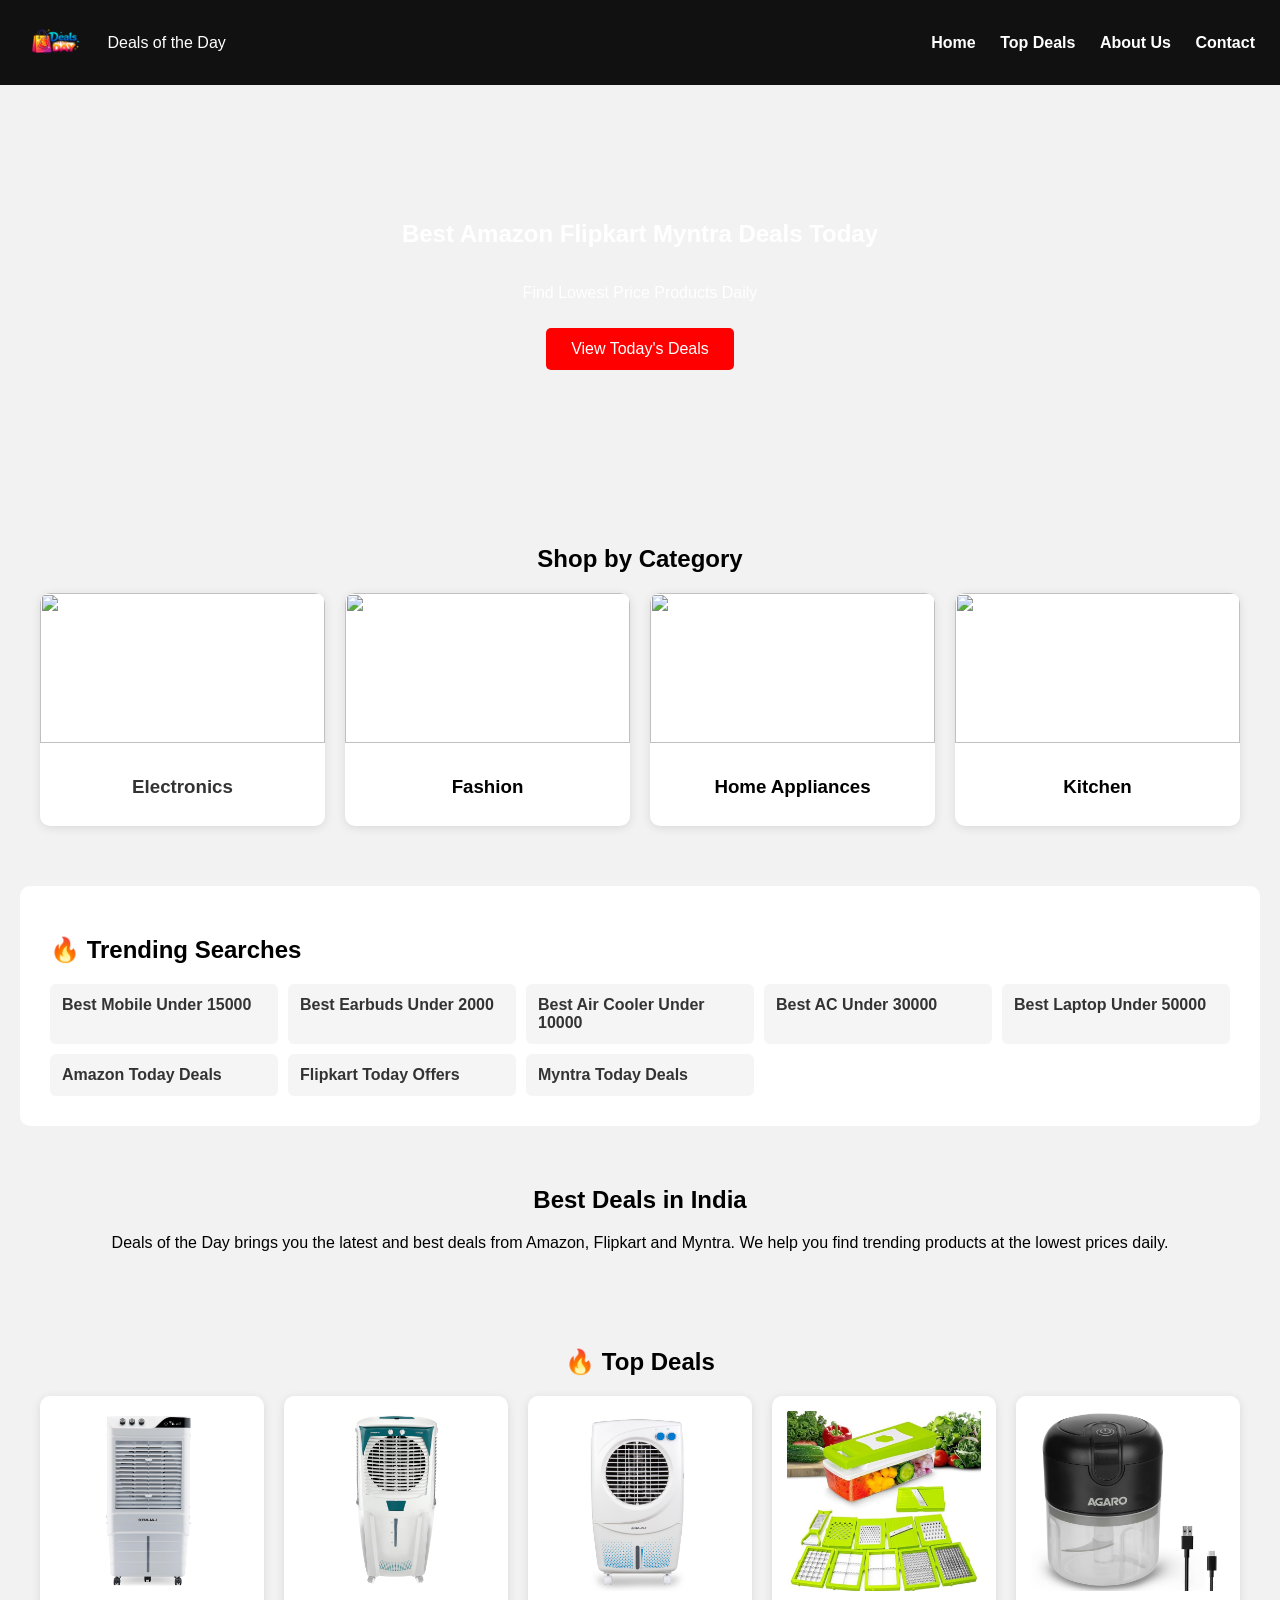
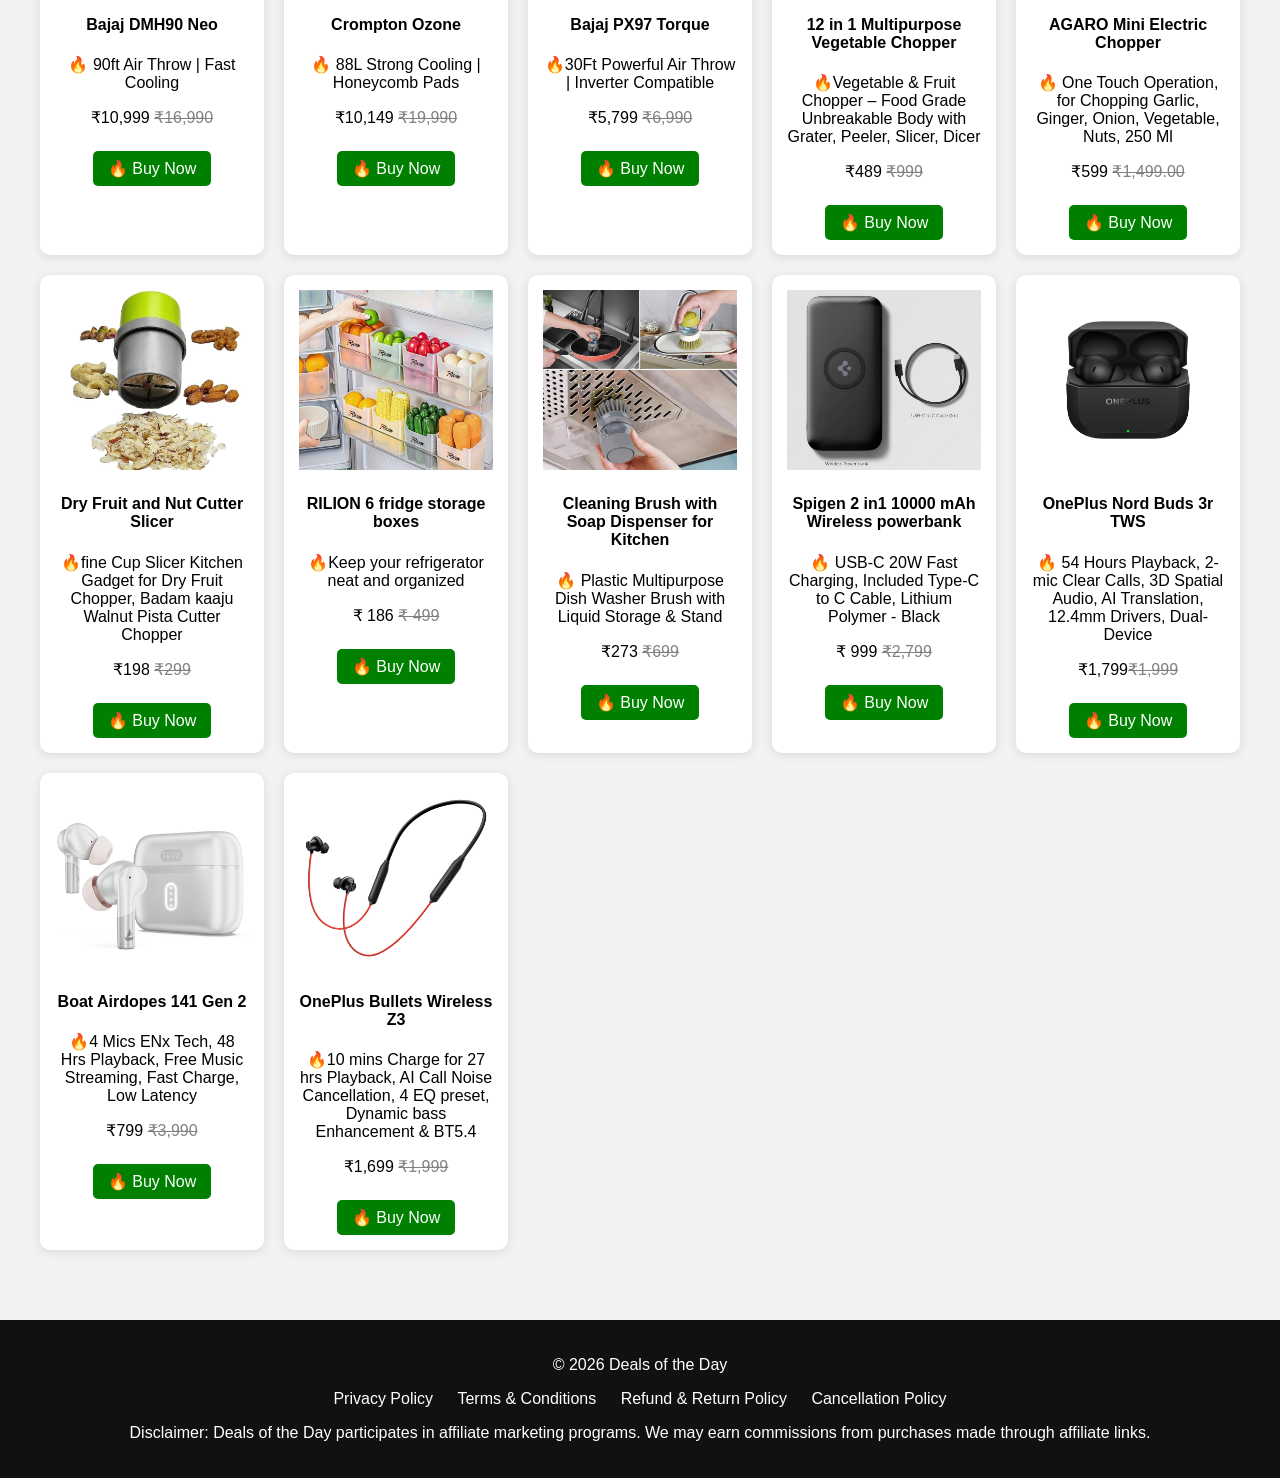
==== index.html @ 0cddecfe "Add files via upload" ====
<!DOCTYPE html>
<html>
<head>

<!--<link rel="canonical" href="https://yourdomain.com">-->
<title>Best Amazon Flipkart Myntra Deals Today | Deals of the Day India</title>
<link rel="icon" type="image/png" href="logo.png">
<meta name="description" content="Find the best Amazon, Flipkart and Myntra deals in India. Daily updated discounts on electronics, fashion, kitchen and home appliances.">

<meta name="keywords" content="amazon deals today, flipkart offers today, myntra deals, best deals india, daily deals">

<meta name="robots" content="index, follow">

<meta name="author" content="Deals of the Day">
<meta name="keywords" content="amazon deals today india, best gadgets under 1000, kitchen tools india, flipkart deals today">

<meta name="viewport" content="width=device-width, initial-scale=1">

<meta property="og:title" content="Best Online Deals | Deals of the Day">
<meta property="og:description" content="Find the lowest price deals from Amazon, Flipkart and Myntra.">
<meta property="og:type" content="website">
<meta property="og:image" content="images/logo.png">

<style>

.trending-deals{
background:white;
padding:30px;
margin:20px;
border-radius:10px;
}

.deal-links{
display:grid;
grid-template-columns:repeat(auto-fit,minmax(200px,1fr));
gap:10px;
}

.deal-links a{
background:#f5f5f5;
padding:12px;
border-radius:6px;
text-decoration:none;
color:#333;
font-weight:600;
}

.deal-links a:hover{
background:#ff9900;
color:white;
}
body{
font-family: Arial;
margin:0;
background:#f2f2f2;
}
.logo{
height:55px;
width:auto;
display:block;
}

.logo-container{
display:flex;
align-items:center;
gap:10px;
}

header{
background:#111;
color:white;
padding:10px 20px;
display:flex;
justify-content:space-between;
align-items:center;
}

/* HEADER */

header{
background:#111;
color:white;
padding:15px;
display:flex;
justify-content:space-between;
align-items:center;
}

nav a{
color:white;
margin:10px;
text-decoration:none;
font-weight:bold;
}

nav a:hover{
color:orange;
}

/* HERO */

.hero{
height:400px;
background:url("https://images.unsplash.com/photo-1607082348824-0a96f2a4b9da") center/cover;
display:flex;
flex-direction:column;
justify-content:center;
align-items:center;
color:white;
text-align:center;
}

.hero h2{
font-size:40px;
}

.btn{
background:red;
color:white;
padding:12px 25px;
text-decoration:none;
margin-top:10px;
border-radius:5px;
}

/* CATEGORY */

.categories{
padding:40px;
text-align:center;
}

.category-grid{
display:grid;
grid-template-columns:repeat(auto-fit,minmax(200px,1fr));
gap:20px;
}

.category{
background:white;
border-radius:10px;
overflow:hidden;
box-shadow:0 2px 10px rgba(0,0,0,0.1);
}

.category img{
width:100%;
height:150px;
object-fit:cover;
}

.category h3{
padding:10px;
}
.category-link {
  color: #333;           /* change color (no more blue) */
  text-decoration: none; /* remove underline */
  font-weight: bold;
}

.category-link:hover {
  color: orange;         /* hover effect */
}
/* PRODUCTS */

.products{
padding:40px;
}

.product-grid{
display:grid;
grid-template-columns:repeat(auto-fit,minmax(200px,1fr));
gap:20px;
}

.product{
background:white;
padding:15px;
border-radius:10px;
text-align:center;
box-shadow:0 2px 10px rgba(0,0,0,0.1);
}

.product img{
width:100%;
height:180px;
object-fit:cover;
}

.product h4{
font-size:16px;
}

.buy{
background:green;
color:white;
padding:8px 15px;
display:inline-block;
margin-top:8px;
text-decoration:none;
border-radius:5px;
}

.buy:hover{
background:darkgreen;
}

/* FOOTER */

footer{
background:#111;
color:white;
text-align:center;
padding:20px;
margin-top:30px;
}

footer a{
color:white;
margin:10px;
text-decoration:none;
}

</style>

</head>

<body>

<header>

<div class="logo-container">
  <img src="logo.png" alt="logo" class="logo">
  <span class="logo-text">Deals of the Day</span>
</div>
<nav>

<a href="index.html">Home</a>
<a href="top-deals.html">Top Deals</a>
<!--<a href="products.html">Products</a>-->
<a href="about.html">About Us</a>
<a href="contact.html">Contact</a>

</nav>

</header>
<section class="hero">

<h1>Best Amazon Flipkart Myntra Deals Today</h1>

<p>Find Lowest Price Products Daily</p>

<a class="btn" href="#top-deals">View Today's Deals</a>

</section>

<section class="categories">

<h2>Shop by Category</h2>

<div class="category-grid">

<div class="category">
<img src="electronics.png">
<h3> <a href="electronics.html" class="category-link">Electronics</a></h3>
</div>

<div class="category">
<img src="https://images.unsplash.com/photo-1521335629791-ce4aec67dd47">
<h3>Fashion</h3>
</div>

<div class="category">
<img src="https://images.unsplash.com/photo-1581578731548-c64695cc6952">
<h3>Home Appliances</h3>
</div>

<div class="category">
<img src="https://images.unsplash.com/photo-1596462502278-27bfdc403348">
<h3>Kitchen</h3>
</div>

</div>

</section>
<section class="trending-deals">

<h2>🔥 Trending Searches</h2>

<div class="deal-links">

<a href="best-mobile-under-15000.html">Best Mobile Under 15000</a>
<a href="best-earbuds-under-2000.html">Best Earbuds Under 2000</a>
<a href="best-air-cooler-under-10000.html">Best Air Cooler Under 10000</a>
<a href="best-ac-under-30000.html">Best AC Under 30000</a>
<a href="best-laptop-under-50000.html">Best Laptop Under 50000</a>
<a href="amazon-today-deals.html">Amazon Today Deals</a>
<a href="flipkart-today-offers.html">Flipkart Today Offers</a>
<a href="myntra-today-deals.html">Myntra Today Deals</a>

</div>

</section>
<section style="padding:20px; text-align:center;">
<h2>Best Deals in India</h2>
<p>
Deals of the Day brings you the latest and best deals from Amazon, Flipkart and Myntra.
We help you find trending products at the lowest prices daily.
</p>
</section>
<section class="products">

<h2 style="text-align:center;">🔥 Top Deals</h2>

<div class="product-grid">

<!-- PRODUCT 1 -->
<div class="product">
<img src="bajajneo.jpg">
<h4>Bajaj DMH90 Neo </h4>
<p class="desc">🔥 90ft Air Throw | Fast Cooling</p>
<p class="price">₹10,999 <span style="text-decoration:line-through;color:gray;">₹16,990</span></p>
<a class="buy" href="https://amzn.to/4slJqf9 " target="_blank">🔥 Buy Now</a>
</div>

<!-- PRODUCT 2 -->
<div class="product">
<img src="crompton.jpg">
<h4>Crompton Ozone</h4>
<p class="desc">🔥 88L Strong Cooling | Honeycomb Pads</p>
<p class="price">₹10,149 <span style="text-decoration:line-through;color:gray;">₹19,990</span></p>
<a class="buy" href="https://amzn.to/4sva1pO" target="_blank">🔥 Buy Now</a>
</div>

<!-- PRODUCT 3 -->
<div class="product">
<img src="bajajt.jpg">
<h4>Bajaj PX97 Torque</h4>
<p class="desc">🔥30Ft Powerful Air Throw | Inverter Compatible</p>
<p class="price">₹5,799  <span style="text-decoration:line-through;color:gray;">₹6,990</span></p>
<a class="buy" href="https://amzn.to/3PkfFMW" target="_blank">🔥 Buy Now</a>
</div>

<!-- PRODUCT 4 -->
<div class="product">
<img src="mchopper.jpg">
<h4>12 in 1 Multipurpose Vegetable Chopper </h4>
<p class="desc">🔥Vegetable & Fruit Chopper – Food Grade Unbreakable Body with Grater, Peeler, Slicer, Dicer</p>
<p class="price">₹489  <span style="text-decoration:line-through;color:gray;">₹999</span></p>
<a class="buy" href="https://amzn.to/4lD2BOR" target="_blank">🔥 Buy Now</a>
</div>

<!-- PRODUCT 5 -->
<div class="product">
<img src="agaromini.jpg">
<h4>AGARO Mini Electric Chopper</h4>
<p class="desc">🔥  One Touch Operation, for Chopping Garlic, Ginger, Onion, Vegetable, Nuts, 250 Ml </p>
<p class="price">₹599  <span style="text-decoration:line-through;color:gray;">₹1,499.00</span></p>
<a class="buy" href="https://amzn.to/4rBpZgZ" target="_blank">🔥 Buy Now</a>
</div>

<!-- REPEAT SAME BLOCK UP TO 50 -->

<!-- PRODUCT 6 -->
<div class="product">
<img src="dryfruitc.jpg">
<h4> Dry Fruit and Nut Cutter Slicer</h4>
<p class="desc">🔥fine Cup Slicer Kitchen Gadget for Dry Fruit Chopper, Badam kaaju Walnut Pista Cutter Chopper</p>
<p class="price">₹198 <span style="text-decoration:line-through;color:gray;">₹299</span></p>
<a class="buy" href="https://amzn.to/47CuH72" target="_blank">🔥 Buy Now</a>
</div>

<!-- PRODUCT 7 -->
<div class="product">
<img src="rilion.jpg">
<h4>RILION 6 fridge storage boxes</h4>
<p class="desc">🔥Keep your refrigerator neat and organized</p>
<p class="price">₹ 186 <span style="text-decoration:line-through;color:gray;">₹ 499</span></p>
<a class="buy" href="https://amzn.to/3Pa1wSC" target="_blank">🔥 Buy Now</a>
</div>

<!-- PRODUCT 8 -->
<div class="product">
<img src="cleaningbrush.jpg">
<h4>Cleaning Brush with Soap Dispenser for Kitchen</h4>
<p class="desc">🔥 Plastic Multipurpose Dish Washer Brush with Liquid Storage & Stand</p>
<p class="price">₹273 <span style="text-decoration:line-through;color:gray;">₹699 </span></p>
<a class="buy" href="https://amzn.to/4uyZg7H" target="_blank">🔥 Buy Now</a>
</div>

<!-- PRODUCT 9 -->
<div class="product">
<img src="spigenpower.jpg">
<h4>Spigen 2 in1 10000 mAh Wireless powerbank</h4>
<p class="desc">🔥 USB-C 20W Fast Charging, Included Type-C to C Cable, Lithium Polymer - Black</p>
<p class="price">₹ 999 <span style="text-decoration:line-through;color:gray;">₹2,799</span></p>
<a class="buy" href="https://amzn.to/4lFFAuE" target="_blank">🔥 Buy Now</a>
</div>

<!-- PRODUCT 10 -->
<div class="product">
<img src="nordbuds3r.jpg">
<h4>OnePlus Nord Buds 3r TWS</h4>
<p class="desc">🔥  54 Hours Playback, 2-mic Clear Calls, 3D Spatial Audio, AI Translation, 12.4mm Drivers, Dual-Device</p>
<p class="price">₹1,799<span style="text-decoration:line-through;color:gray;">₹1,999</span></p>
<a class="buy" href="https://amzn.to/3NKcGwU" target="_blank">🔥 Buy Now</a>
</div>


<!-- PRODUCT 11 -->
<div class="product">
<img src="Airdopes141.jpg">
<h4>Boat Airdopes 141 Gen 2</h4>
<p class="desc">🔥4 Mics ENx Tech, 48 Hrs Playback, Free Music Streaming, Fast Charge, Low Latency</p>
<p class="price">₹799 <span style="text-decoration:line-through;color:gray;">₹3,990</span></p>
<a class="buy" href="https://amzn.to/41064O9" target="_blank">🔥 Buy Now</a>
</div>



<!-- PRODUCT 12 -->
<div class="product">
<img src="OnePlusz3.jpg">
<h4>OnePlus Bullets Wireless Z3</h4>
<p class="desc">🔥10 mins Charge for 27 hrs Playback, AI Call Noise Cancellation, 4 EQ preset, Dynamic bass Enhancement & BT5.4</p>
<p class="price">₹1,699 <span style="text-decoration:line-through;color:gray;">₹1,999</span></p>
<a class="buy" href="https://amzn.to/4lIQNuC" target="_blank">🔥 Buy Now</a>
</div>
<!-- 👉 COPY SAME FORMAT TILL PRODUCT 50 -->

</div>

</section>

<footer>

<p>© 2026 Deals of the Day</p>

<a href="privacy.html">Privacy Policy</a>

<a href="terms.html">Terms & Conditions
</a>

<a href="refund.html">Refund & Return Policy</a>

<a href="Cancellation.html">Cancellation Policy </a>

<p>
Disclaimer: Deals of the Day participates in affiliate marketing programs.
We may earn commissions from purchases made through affiliate links.
</p>

</footer>

</body>

</html>
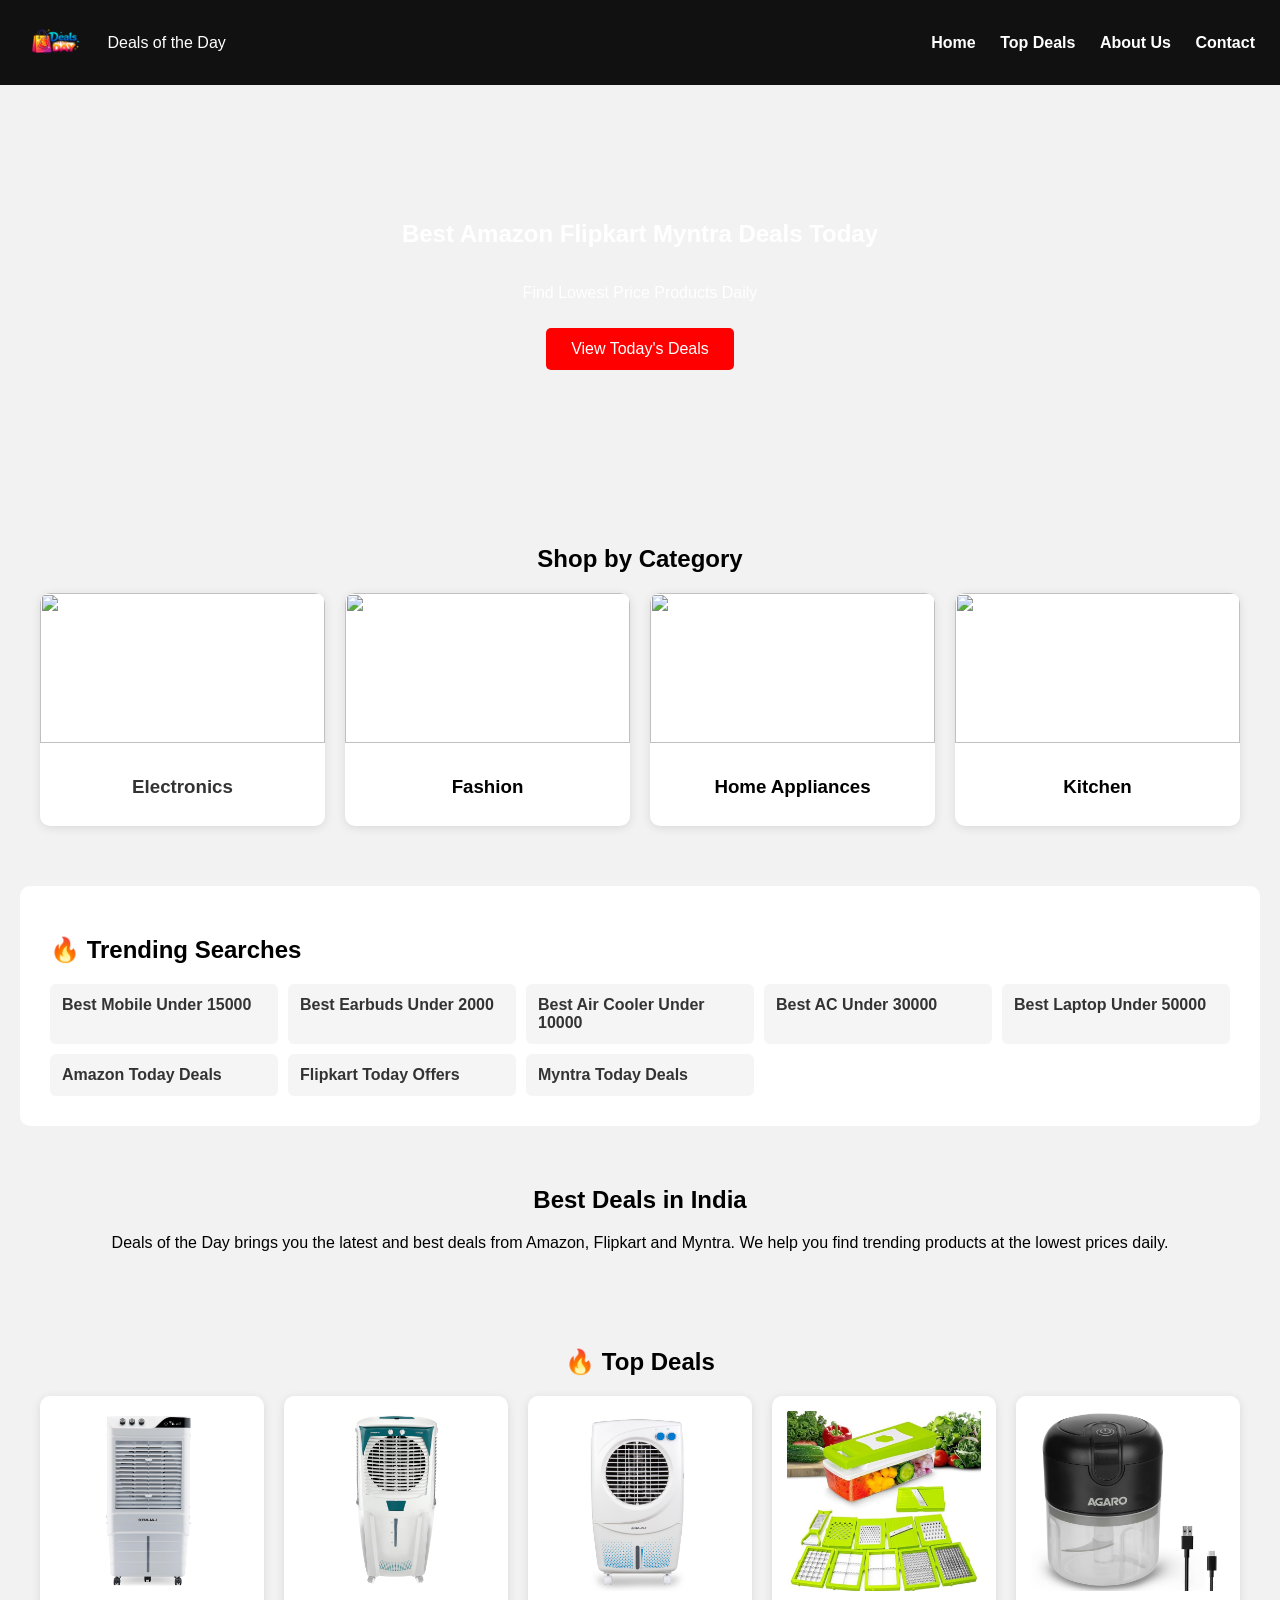
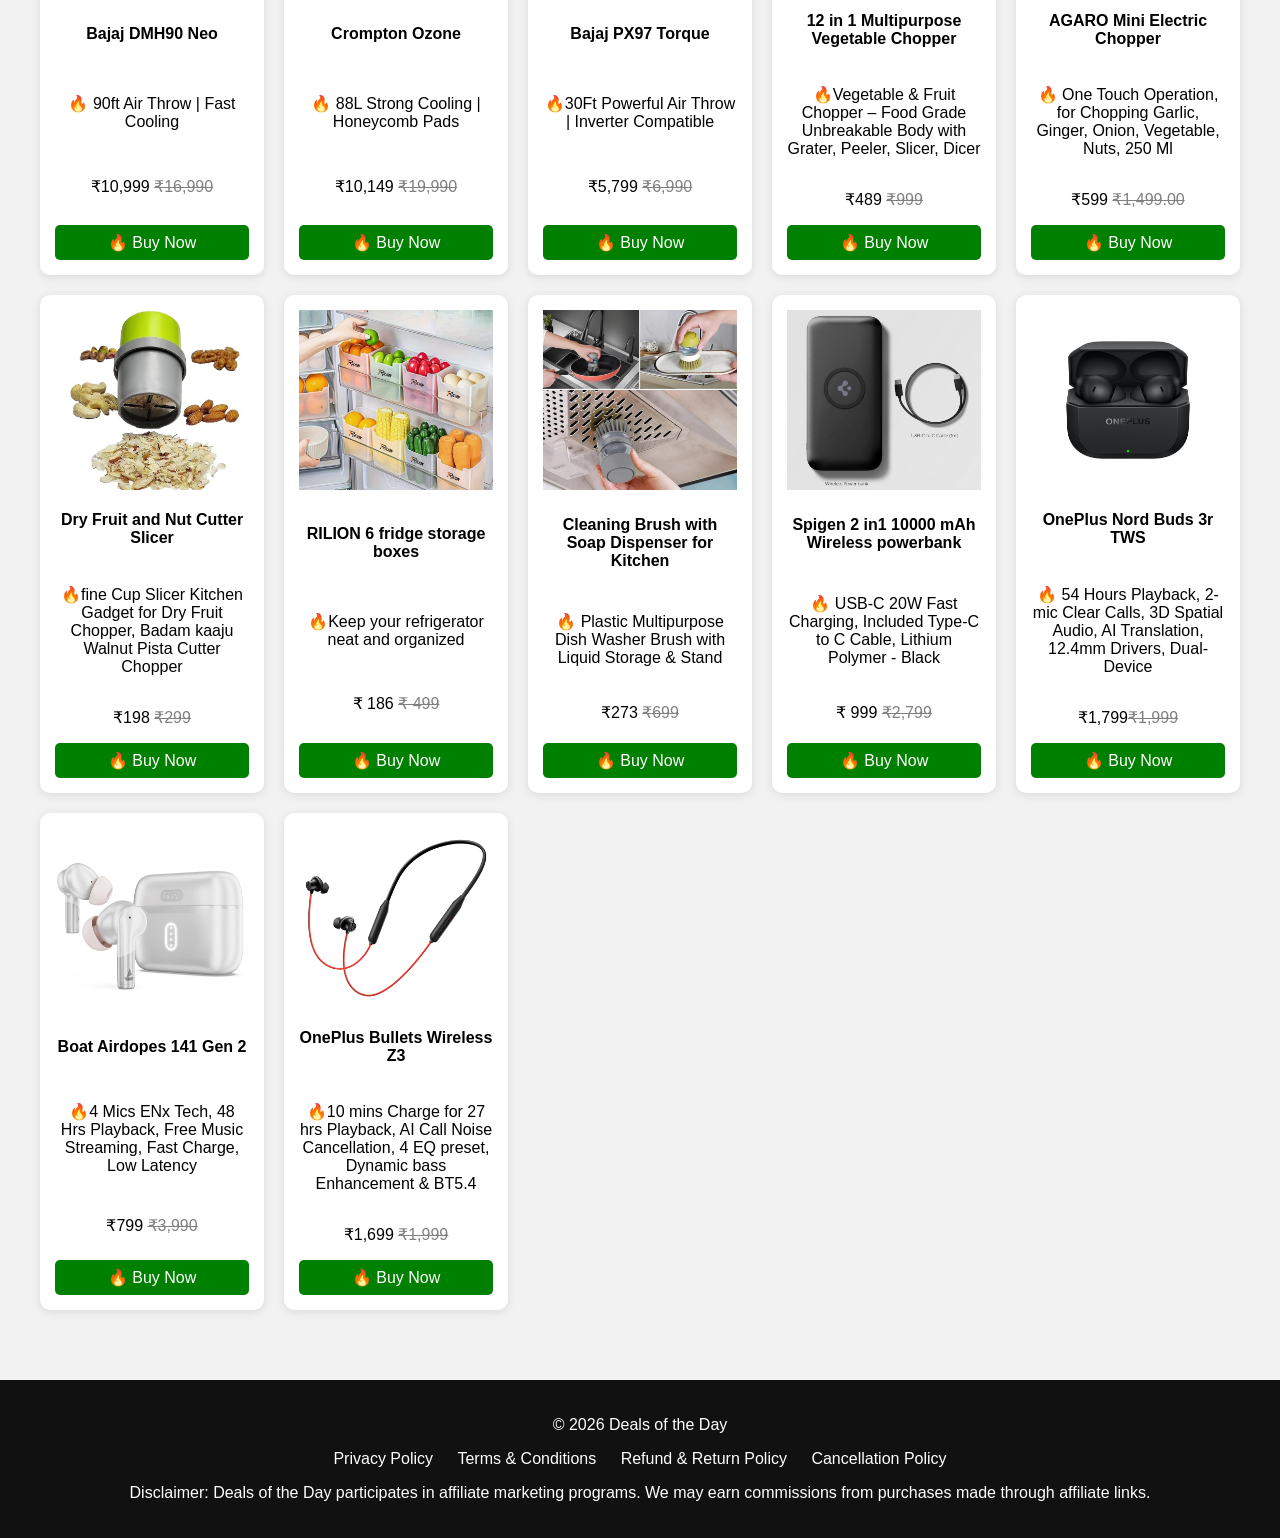
==== commit df42ec80: "Fix HTML encoding issues in index.html" ====
--- a/index.html
+++ b/index.html
@@ -179,6 +179,18 @@
 border-radius:10px;
 text-align:center;
 box-shadow:0 2px 10px rgba(0,0,0,0.1);
+
+display:flex;
+flex-direction:column;
+justify-content:space-between;
+}
+
+  .product .price{
+margin-bottom:8px;
+}
+
+.buy{
+margin-top:auto;
 }
 
 .product img{
@@ -454,4 +466,4 @@
 
 </body>
 
-</html>+</html>
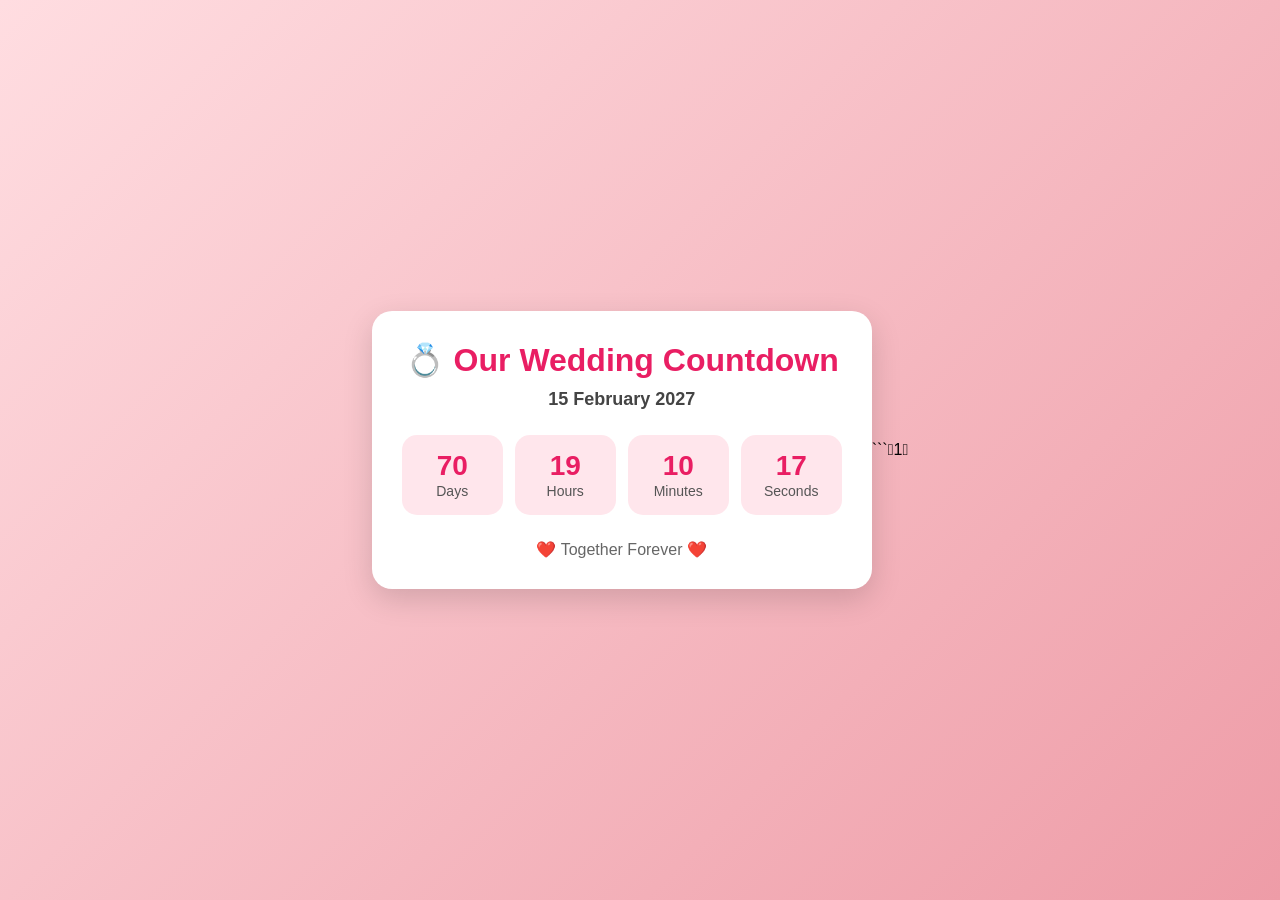
==== commit 71ea4bfc: "Update index.html" ====
--- a/index.html
+++ b/index.html
@@ -1,469 +1,125 @@
-<!DOCTYPE html>
-<html>
-<head>
-
-<!--<link rel="canonical" href="https://yourdomain.com">-->
-<title>Best Amazon Flipkart Myntra Deals Today | Deals of the Day India</title>
-<link rel="icon" type="image/png" href="logo.png">
-<meta name="description" content="Find the best Amazon, Flipkart and Myntra deals in India. Daily updated discounts on electronics, fashion, kitchen and home appliances.">
-
-<meta name="keywords" content="amazon deals today, flipkart offers today, myntra deals, best deals india, daily deals">
-
-<meta name="robots" content="index, follow">
-
-<meta name="author" content="Deals of the Day">
-<meta name="keywords" content="amazon deals today india, best gadgets under 1000, kitchen tools india, flipkart deals today">
-
-<meta name="viewport" content="width=device-width, initial-scale=1">
-
-<meta property="og:title" content="Best Online Deals | Deals of the Day">
-<meta property="og:description" content="Find the lowest price deals from Amazon, Flipkart and Myntra.">
-<meta property="og:type" content="website">
-<meta property="og:image" content="images/logo.png">
-
-<style>
-
-.trending-deals{
-background:white;
-padding:30px;
-margin:20px;
-border-radius:10px;
-}
-
-.deal-links{
-display:grid;
-grid-template-columns:repeat(auto-fit,minmax(200px,1fr));
-gap:10px;
-}
-
-.deal-links a{
-background:#f5f5f5;
-padding:12px;
-border-radius:6px;
-text-decoration:none;
-color:#333;
-font-weight:600;
-}
-
-.deal-links a:hover{
-background:#ff9900;
-color:white;
-}
-body{
-font-family: Arial;
-margin:0;
-background:#f2f2f2;
-}
-.logo{
-height:55px;
-width:auto;
-display:block;
-}
-
-.logo-container{
-display:flex;
-align-items:center;
-gap:10px;
-}
-
-header{
-background:#111;
-color:white;
-padding:10px 20px;
-display:flex;
-justify-content:space-between;
-align-items:center;
-}
-
-/* HEADER */
-
-header{
-background:#111;
-color:white;
-padding:15px;
-display:flex;
-justify-content:space-between;
-align-items:center;
-}
-
-nav a{
-color:white;
-margin:10px;
-text-decoration:none;
-font-weight:bold;
-}
-
-nav a:hover{
-color:orange;
-}
-
-/* HERO */
-
-.hero{
-height:400px;
-background:url("https://images.unsplash.com/photo-1607082348824-0a96f2a4b9da") center/cover;
-display:flex;
-flex-direction:column;
-justify-content:center;
-align-items:center;
-color:white;
-text-align:center;
-}
-
-.hero h2{
-font-size:40px;
-}
-
-.btn{
-background:red;
-color:white;
-padding:12px 25px;
-text-decoration:none;
-margin-top:10px;
-border-radius:5px;
-}
-
-/* CATEGORY */
-
-.categories{
-padding:40px;
-text-align:center;
-}
-
-.category-grid{
-display:grid;
-grid-template-columns:repeat(auto-fit,minmax(200px,1fr));
-gap:20px;
-}
-
-.category{
-background:white;
-border-radius:10px;
-overflow:hidden;
-box-shadow:0 2px 10px rgba(0,0,0,0.1);
-}
-
-.category img{
-width:100%;
-height:150px;
-object-fit:cover;
-}
-
-.category h3{
-padding:10px;
-}
-.category-link {
-  color: #333;           /* change color (no more blue) */
-  text-decoration: none; /* remove underline */
-  font-weight: bold;
-}
-
-.category-link:hover {
-  color: orange;         /* hover effect */
-}
-/* PRODUCTS */
-
-.products{
-padding:40px;
-}
-
-.product-grid{
-display:grid;
-grid-template-columns:repeat(auto-fit,minmax(200px,1fr));
-gap:20px;
-}
-
-.product{
-background:white;
-padding:15px;
-border-radius:10px;
-text-align:center;
-box-shadow:0 2px 10px rgba(0,0,0,0.1);
-
-display:flex;
-flex-direction:column;
-justify-content:space-between;
-}
-
-  .product .price{
-margin-bottom:8px;
-}
-
-.buy{
-margin-top:auto;
-}
-
-.product img{
-width:100%;
-height:180px;
-object-fit:cover;
-}
-
-.product h4{
-font-size:16px;
-}
-
-.buy{
-background:green;
-color:white;
-padding:8px 15px;
-display:inline-block;
-margin-top:8px;
-text-decoration:none;
-border-radius:5px;
-}
-
-.buy:hover{
-background:darkgreen;
-}
-
-/* FOOTER */
-
-footer{
-background:#111;
-color:white;
-text-align:center;
-padding:20px;
-margin-top:30px;
-}
-
-footer a{
-color:white;
-margin:10px;
-text-decoration:none;
-}
-
-</style>
-
-</head>
-
-<body>
-
-<header>
-
-<div class="logo-container">
-  <img src="logo.png" alt="logo" class="logo">
-  <span class="logo-text">Deals of the Day</span>
-</div>
-<nav>
-
-<a href="index.html">Home</a>
-<a href="top-deals.html">Top Deals</a>
-<!--<a href="products.html">Products</a>-->
-<a href="about.html">About Us</a>
-<a href="contact.html">Contact</a>
-
-</nav>
-
-</header>
-<section class="hero">
-
-<h1>Best Amazon Flipkart Myntra Deals Today</h1>
-
-<p>Find Lowest Price Products Daily</p>
-
-<a class="btn" href="#top-deals">View Today's Deals</a>
-
-</section>
-
-<section class="categories">
-
-<h2>Shop by Category</h2>
-
-<div class="category-grid">
-
-<div class="category">
-<img src="electronics.png">
-<h3> <a href="electronics.html" class="category-link">Electronics</a></h3>
-</div>
-
-<div class="category">
-<img src="https://images.unsplash.com/photo-1521335629791-ce4aec67dd47">
-<h3>Fashion</h3>
-</div>
-
-<div class="category">
-<img src="https://images.unsplash.com/photo-1581578731548-c64695cc6952">
-<h3>Home Appliances</h3>
-</div>
-
-<div class="category">
-<img src="https://images.unsplash.com/photo-1596462502278-27bfdc403348">
-<h3>Kitchen</h3>
-</div>
-
-</div>
-
-</section>
-<section class="trending-deals">
-
-<h2>🔥 Trending Searches</h2>
-
-<div class="deal-links">
-
-<a href="best-mobile-under-15000.html">Best Mobile Under 15000</a>
-<a href="best-earbuds-under-2000.html">Best Earbuds Under 2000</a>
-<a href="best-air-cooler-under-10000.html">Best Air Cooler Under 10000</a>
-<a href="best-ac-under-30000.html">Best AC Under 30000</a>
-<a href="best-laptop-under-50000.html">Best Laptop Under 50000</a>
-<a href="amazon-today-deals.html">Amazon Today Deals</a>
-<a href="flipkart-today-offers.html">Flipkart Today Offers</a>
-<a href="myntra-today-deals.html">Myntra Today Deals</a>
-
-</div>
-
-</section>
-<section style="padding:20px; text-align:center;">
-<h2>Best Deals in India</h2>
-<p>
-Deals of the Day brings you the latest and best deals from Amazon, Flipkart and Myntra.
-We help you find trending products at the lowest prices daily.
-</p>
-</section>
-<section class="products">
-
-<h2 style="text-align:center;">🔥 Top Deals</h2>
-
-<div class="product-grid">
-
-<!-- PRODUCT 1 -->
-<div class="product">
-<img src="bajajneo.jpg">
-<h4>Bajaj DMH90 Neo </h4>
-<p class="desc">🔥 90ft Air Throw | Fast Cooling</p>
-<p class="price">₹10,999 <span style="text-decoration:line-through;color:gray;">₹16,990</span></p>
-<a class="buy" href="https://amzn.to/4slJqf9 " target="_blank">🔥 Buy Now</a>
-</div>
-
-<!-- PRODUCT 2 -->
-<div class="product">
-<img src="crompton.jpg">
-<h4>Crompton Ozone</h4>
-<p class="desc">🔥 88L Strong Cooling | Honeycomb Pads</p>
-<p class="price">₹10,149 <span style="text-decoration:line-through;color:gray;">₹19,990</span></p>
-<a class="buy" href="https://amzn.to/4sva1pO" target="_blank">🔥 Buy Now</a>
-</div>
-
-<!-- PRODUCT 3 -->
-<div class="product">
-<img src="bajajt.jpg">
-<h4>Bajaj PX97 Torque</h4>
-<p class="desc">🔥30Ft Powerful Air Throw | Inverter Compatible</p>
-<p class="price">₹5,799  <span style="text-decoration:line-through;color:gray;">₹6,990</span></p>
-<a class="buy" href="https://amzn.to/3PkfFMW" target="_blank">🔥 Buy Now</a>
-</div>
-
-<!-- PRODUCT 4 -->
-<div class="product">
-<img src="mchopper.jpg">
-<h4>12 in 1 Multipurpose Vegetable Chopper </h4>
-<p class="desc">🔥Vegetable & Fruit Chopper – Food Grade Unbreakable Body with Grater, Peeler, Slicer, Dicer</p>
-<p class="price">₹489  <span style="text-decoration:line-through;color:gray;">₹999</span></p>
-<a class="buy" href="https://amzn.to/4lD2BOR" target="_blank">🔥 Buy Now</a>
-</div>
-
-<!-- PRODUCT 5 -->
-<div class="product">
-<img src="agaromini.jpg">
-<h4>AGARO Mini Electric Chopper</h4>
-<p class="desc">🔥  One Touch Operation, for Chopping Garlic, Ginger, Onion, Vegetable, Nuts, 250 Ml </p>
-<p class="price">₹599  <span style="text-decoration:line-through;color:gray;">₹1,499.00</span></p>
-<a class="buy" href="https://amzn.to/4rBpZgZ" target="_blank">🔥 Buy Now</a>
-</div>
-
-<!-- REPEAT SAME BLOCK UP TO 50 -->
-
-<!-- PRODUCT 6 -->
-<div class="product">
-<img src="dryfruitc.jpg">
-<h4> Dry Fruit and Nut Cutter Slicer</h4>
-<p class="desc">🔥fine Cup Slicer Kitchen Gadget for Dry Fruit Chopper, Badam kaaju Walnut Pista Cutter Chopper</p>
-<p class="price">₹198 <span style="text-decoration:line-through;color:gray;">₹299</span></p>
-<a class="buy" href="https://amzn.to/47CuH72" target="_blank">🔥 Buy Now</a>
-</div>
-
-<!-- PRODUCT 7 -->
-<div class="product">
-<img src="rilion.jpg">
-<h4>RILION 6 fridge storage boxes</h4>
-<p class="desc">🔥Keep your refrigerator neat and organized</p>
-<p class="price">₹ 186 <span style="text-decoration:line-through;color:gray;">₹ 499</span></p>
-<a class="buy" href="https://amzn.to/3Pa1wSC" target="_blank">🔥 Buy Now</a>
-</div>
-
-<!-- PRODUCT 8 -->
-<div class="product">
-<img src="cleaningbrush.jpg">
-<h4>Cleaning Brush with Soap Dispenser for Kitchen</h4>
-<p class="desc">🔥 Plastic Multipurpose Dish Washer Brush with Liquid Storage & Stand</p>
-<p class="price">₹273 <span style="text-decoration:line-through;color:gray;">₹699 </span></p>
-<a class="buy" href="https://amzn.to/4uyZg7H" target="_blank">🔥 Buy Now</a>
-</div>
-
-<!-- PRODUCT 9 -->
-<div class="product">
-<img src="spigenpower.jpg">
-<h4>Spigen 2 in1 10000 mAh Wireless powerbank</h4>
-<p class="desc">🔥 USB-C 20W Fast Charging, Included Type-C to C Cable, Lithium Polymer - Black</p>
-<p class="price">₹ 999 <span style="text-decoration:line-through;color:gray;">₹2,799</span></p>
-<a class="buy" href="https://amzn.to/4lFFAuE" target="_blank">🔥 Buy Now</a>
-</div>
-
-<!-- PRODUCT 10 -->
-<div class="product">
-<img src="nordbuds3r.jpg">
-<h4>OnePlus Nord Buds 3r TWS</h4>
-<p class="desc">🔥  54 Hours Playback, 2-mic Clear Calls, 3D Spatial Audio, AI Translation, 12.4mm Drivers, Dual-Device</p>
-<p class="price">₹1,799<span style="text-decoration:line-through;color:gray;">₹1,999</span></p>
-<a class="buy" href="https://amzn.to/3NKcGwU" target="_blank">🔥 Buy Now</a>
-</div>
-
-
-<!-- PRODUCT 11 -->
-<div class="product">
-<img src="Airdopes141.jpg">
-<h4>Boat Airdopes 141 Gen 2</h4>
-<p class="desc">🔥4 Mics ENx Tech, 48 Hrs Playback, Free Music Streaming, Fast Charge, Low Latency</p>
-<p class="price">₹799 <span style="text-decoration:line-through;color:gray;">₹3,990</span></p>
-<a class="buy" href="https://amzn.to/41064O9" target="_blank">🔥 Buy Now</a>
-</div>
-
-
-
-<!-- PRODUCT 12 -->
-<div class="product">
-<img src="OnePlusz3.jpg">
-<h4>OnePlus Bullets Wireless Z3</h4>
-<p class="desc">🔥10 mins Charge for 27 hrs Playback, AI Call Noise Cancellation, 4 EQ preset, Dynamic bass Enhancement & BT5.4</p>
-<p class="price">₹1,699 <span style="text-decoration:line-through;color:gray;">₹1,999</span></p>
-<a class="buy" href="https://amzn.to/4lIQNuC" target="_blank">🔥 Buy Now</a>
-</div>
-<!-- 👉 COPY SAME FORMAT TILL PRODUCT 50 -->
-
-</div>
-
-</section>
-
-<footer>
-
-<p>© 2026 Deals of the Day</p>
-
-<a href="privacy.html">Privacy Policy</a>
-
-<a href="terms.html">Terms & Conditions
-</a>
-
-<a href="refund.html">Refund & Return Policy</a>
-
-<a href="Cancellation.html">Cancellation Policy </a>
-
-<p>
-Disclaimer: Deals of the Day participates in affiliate marketing programs.
-We may earn commissions from purchases made through affiliate links.
-</p>
-
-</footer>
-
-</body>
-
-</html>
+<!DOCTYPE html>
+<html lang="en">
+<head>
+<meta charset="UTF-8">
+<meta name="viewport" content="width=device-width,initial-scale=1.0">
+<title>Our Wedding Countdown ❤️ | 15 Feb 2027</title>
+
+<style>
+*{
+margin:0;
+padding:0;
+box-sizing:border-box;
+font-family:Arial, sans-serif;
+}
+
+body{
+background:linear-gradient(135deg,#ffdde1,#ee9ca7);
+height:100vh;
+display:flex;
+justify-content:center;
+align-items:center;
+text-align:center;
+padding:20px;
+}
+
+.container{
+background:white;
+padding:30px;
+border-radius:20px;
+box-shadow:0 10px 30px rgba(0,0,0,0.15);
+max-width:500px;
+width:100%;
+}
+
+h1{
+font-size:32px;
+color:#e91e63;
+margin-bottom:10px;
+}
+
+h2{
+font-size:18px;
+color:#444;
+margin-bottom:25px;
+}
+
+.timer{
+display:grid;
+grid-template-columns:repeat(4,1fr);
+gap:12px;
+}
+
+.box{
+background:#ffe6ec;
+padding:15px;
+border-radius:15px;
+}
+
+.box span{
+display:block;
+font-size:28px;
+font-weight:bold;
+color:#e91e63;
+}
+
+.box small{
+color:#555;
+font-size:14px;
+}
+
+.footer{
+margin-top:25px;
+font-size:16px;
+color:#666;
+}
+
+@media(max-width:500px){
+.timer{
+grid-template-columns:repeat(2,1fr);
+}
+}
+</style>
+</head>
+
+<body>
+
+<div class="container">
+<h1>💍 Our Wedding Countdown</h1>
+<h2>15 February 2027</h2>
+
+<div class="timer">
+<div class="box"><span id="days">0</span><small>Days</small></div>
+<div class="box"><span id="hours">0</span><small>Hours</small></div>
+<div class="box"><span id="minutes">0</span><small>Minutes</small></div>
+<div class="box"><span id="seconds">0</span><small>Seconds</small></div>
+</div>
+
+<div class="footer">
+❤️ Together Forever ❤️
+</div>
+</div>
+
+<script>
+const weddingDate = new Date("Feb 15, 2027 00:00:00").getTime();
+
+setInterval(function(){
+const now = new Date().getTime();
+const gap = weddingDate - now;
+
+const days = Math.floor(gap / (1000*60*60*24));
+const hours = Math.floor((gap % (1000*60*60*24)) / (1000*60*60));
+const minutes = Math.floor((gap % (1000*60*60)) / (1000*60));
+const seconds = Math.floor((gap % (1000*60)) / 1000);
+
+document.getElementById("days").innerText = days;
+document.getElementById("hours").innerText = hours;
+document.getElementById("minutes").innerText = minutes;
+document.getElementById("seconds").innerText = seconds;
+
+},1000);
+</script>
+
+</body>
+</html>
+```1
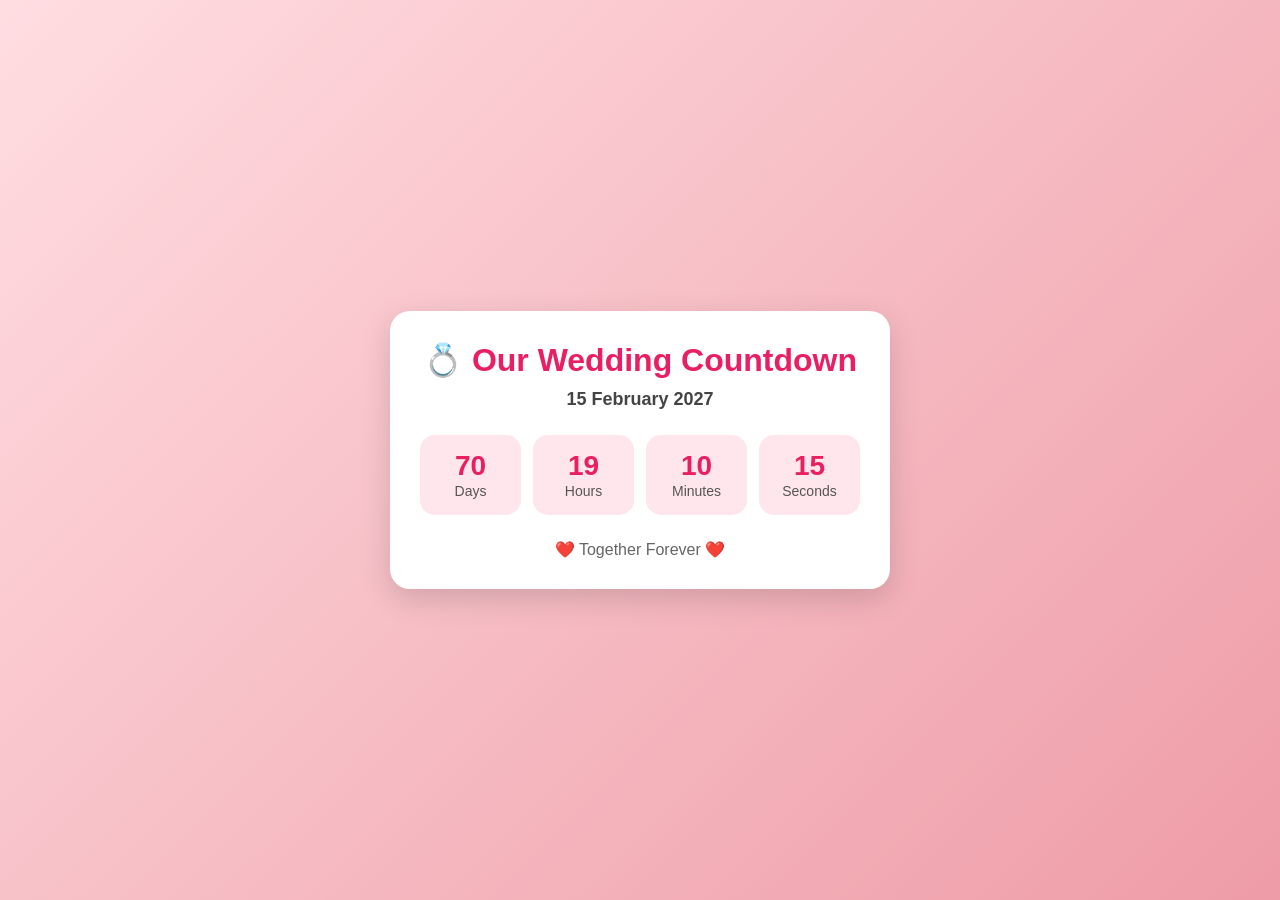
==== commit 9c5c987f: "Update index.html" ====
--- a/index.html
+++ b/index.html
@@ -122,4 +122,3 @@
 
 </body>
 </html>
-```1
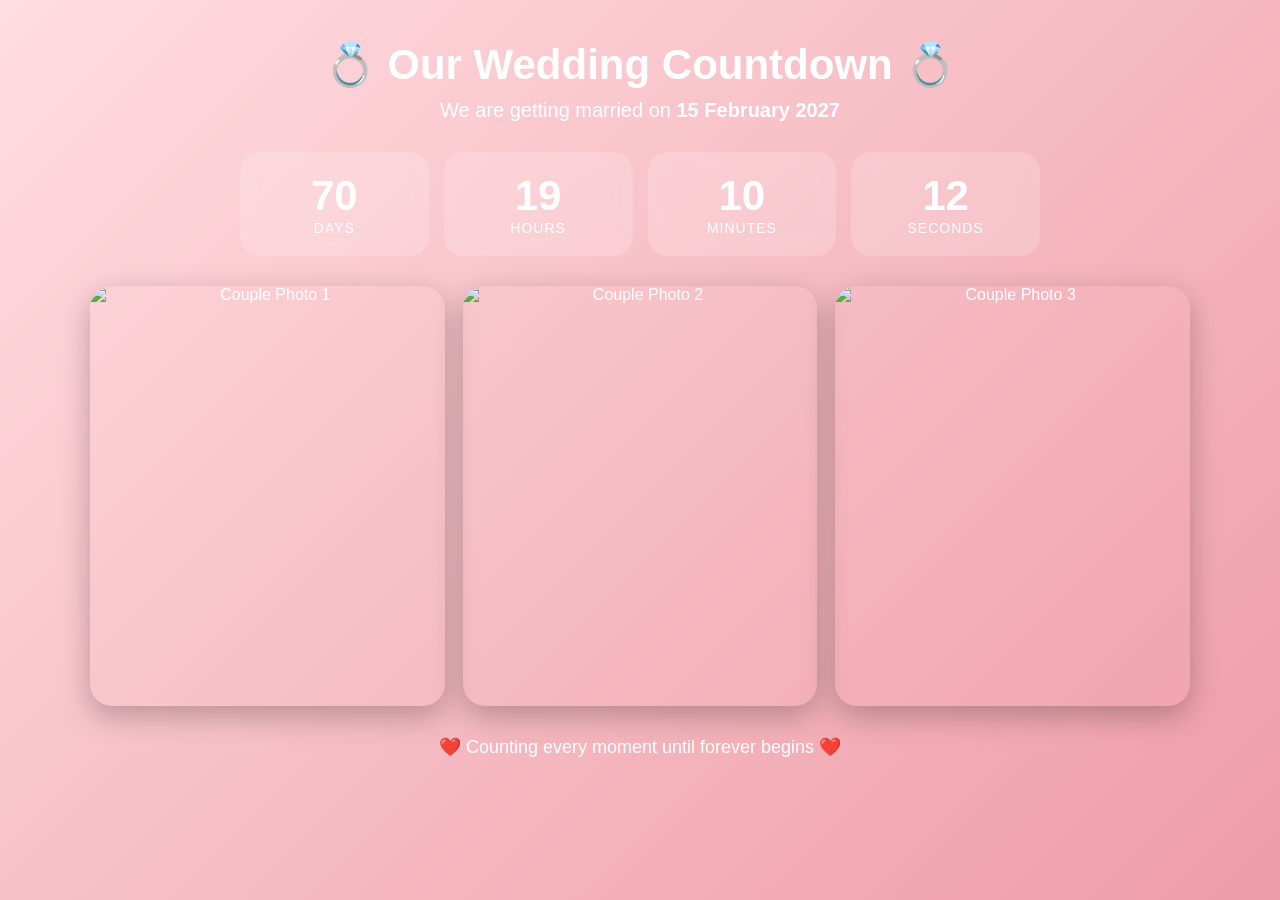
==== commit fbd359ac: "Update index.html" ====
--- a/index.html
+++ b/index.html
@@ -1,124 +1,31 @@
-<!DOCTYPE html>
-<html lang="en">
+<!DOCTYPE html><html lang="en">
 <head>
 <meta charset="UTF-8">
-<meta name="viewport" content="width=device-width,initial-scale=1.0">
-<title>Our Wedding Countdown ❤️ | 15 Feb 2027</title>
-
+<meta name="viewport" content="width=device-width, initial-scale=1.0">
+<title>Our Wedding Countdown</title>
 <style>
-*{
-margin:0;
-padding:0;
-box-sizing:border-box;
-font-family:Arial, sans-serif;
-}
-
-body{
-background:linear-gradient(135deg,#ffdde1,#ee9ca7);
-height:100vh;
-display:flex;
-justify-content:center;
-align-items:center;
-text-align:center;
-padding:20px;
-}
-
-.container{
-background:white;
-padding:30px;
-border-radius:20px;
-box-shadow:0 10px 30px rgba(0,0,0,0.15);
-max-width:500px;
-width:100%;
-}
-
-h1{
-font-size:32px;
-color:#e91e63;
-margin-bottom:10px;
-}
-
-h2{
-font-size:18px;
-color:#444;
-margin-bottom:25px;
-}
-
-.timer{
-display:grid;
-grid-template-columns:repeat(4,1fr);
-gap:12px;
-}
-
-.box{
-background:#ffe6ec;
-padding:15px;
-border-radius:15px;
-}
-
-.box span{
-display:block;
-font-size:28px;
-font-weight:bold;
-color:#e91e63;
-}
-
-.box small{
-color:#555;
-font-size:14px;
-}
-
-.footer{
-margin-top:25px;
-font-size:16px;
-color:#666;
-}
-
-@media(max-width:500px){
-.timer{
-grid-template-columns:repeat(2,1fr);
-}
-}
-</style>
+*{margin:0;padding:0;box-sizing:border-box}body{font-family:Arial,sans-serif;background:linear-gradient(135deg,#ffdde1,#ee9ca7);color:#fff;text-align:center;min-height:100vh}.wrap{padding:20px}.hero{font-size:42px;font-weight:700;margin-top:20px}.sub{font-size:20px;margin:10px 0 30px}.timer{display:grid;grid-template-columns:repeat(4,1fr);gap:15px;max-width:800px;margin:0 auto 30px}.box{background:rgba(255,255,255,.18);padding:20px;border-radius:20px;backdrop-filter:blur(8px)}.num{font-size:42px;font-weight:700}.label{font-size:14px;letter-spacing:1px}.gallery{display:grid;grid-template-columns:repeat(auto-fit,minmax(260px,1fr));gap:18px;max-width:1100px;margin:20px auto}.gallery img{width:100%;height:420px;object-fit:cover;border-radius:22px;box-shadow:0 10px 30px rgba(0,0,0,.25)}.footer{margin:30px 0 10px;font-size:18px}@media(max-width:700px){.timer{grid-template-columns:repeat(2,1fr)}.hero{font-size:32px}.gallery img{height:320px}}</style>
 </head>
-
 <body>
-
-<div class="container">
-<h1>💍 Our Wedding Countdown</h1>
-<h2>15 February 2027</h2>
-
-<div class="timer">
-<div class="box"><span id="days">0</span><small>Days</small></div>
-<div class="box"><span id="hours">0</span><small>Hours</small></div>
-<div class="box"><span id="minutes">0</span><small>Minutes</small></div>
-<div class="box"><span id="seconds">0</span><small>Seconds</small></div>
+<div class='wrap'>
+<div class='hero'>💍 Our Wedding Countdown 💍</div>
+<div class='sub'>We are getting married on <b>15 February 2027</b></div>
+<div class='timer'>
+<div class='box'><div id='days' class='num'>0</div><div class='label'>DAYS</div></div>
+<div class='box'><div id='hours' class='num'>0</div><div class='label'>HOURS</div></div>
+<div class='box'><div id='mins' class='num'>0</div><div class='label'>MINUTES</div></div>
+<div class='box'><div id='secs' class='num'>0</div><div class='label'>SECONDS</div></div>
 </div>
-
-<div class="footer">
-❤️ Together Forever ❤️
+<div class='gallery'>
+<img src='/mnt/data/file_00000000e0787208b906b650c37da611' alt='Couple Photo 1'>
+<img src='/mnt/data/file_00000000c0387208aa419a270cefa6fd' alt='Couple Photo 2'>
+<img src='/mnt/data/file_0000000085c47208bbc3fb06166066cd' alt='Couple Photo 3'>
 </div>
+<div class='footer'>❤️ Counting every moment until forever begins ❤️</div>
 </div>
-
 <script>
-const weddingDate = new Date("Feb 15, 2027 00:00:00").getTime();
-
-setInterval(function(){
-const now = new Date().getTime();
-const gap = weddingDate - now;
-
-const days = Math.floor(gap / (1000*60*60*24));
-const hours = Math.floor((gap % (1000*60*60*24)) / (1000*60*60));
-const minutes = Math.floor((gap % (1000*60*60)) / (1000*60));
-const seconds = Math.floor((gap % (1000*60)) / 1000);
-
-document.getElementById("days").innerText = days;
-document.getElementById("hours").innerText = hours;
-document.getElementById("minutes").innerText = minutes;
-document.getElementById("seconds").innerText = seconds;
-
-},1000);
+const target = new Date('February 15, 2027 00:00:00').getTime();
+setInterval(()=>{const now=new Date().getTime();const diff=target-now;if(diff<0)return;document.getElementById('days').innerText=Math.floor(diff/(1000*60*60*24));document.getElementById('hours').innerText=Math.floor((diff%(1000*60*60*24))/(1000*60*60));document.getElementById('mins').innerText=Math.floor((diff%(1000*60*60))/(1000*60));document.getElementById('secs').innerText=Math.floor((diff%(1000*60))/1000);},1000);
 </script>
-
 </body>
-</html>
+</html>
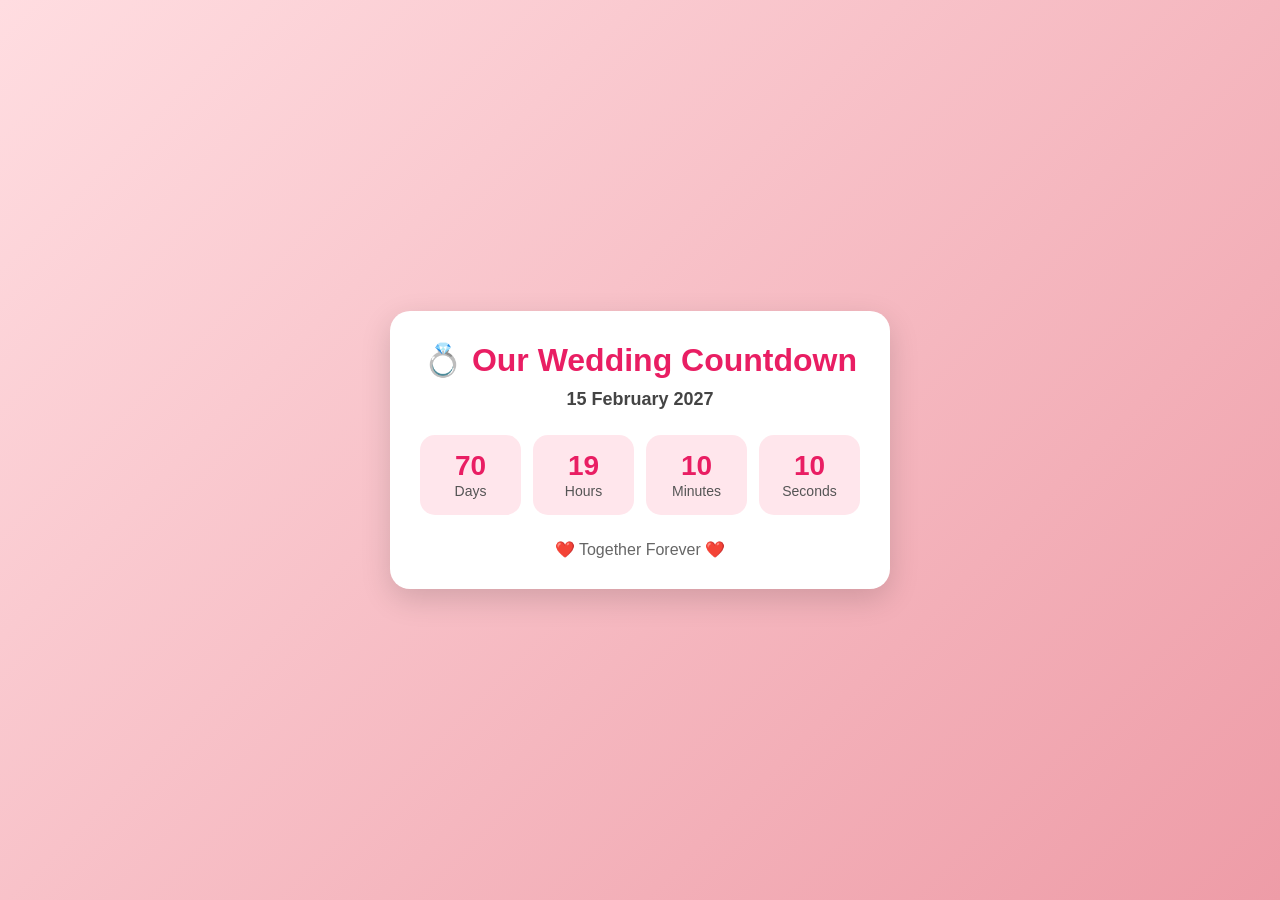
==== commit f2280dd0: "Update index.html" ====
--- a/index.html
+++ b/index.html
@@ -1,31 +1,124 @@
-<!DOCTYPE html><html lang="en">
+<!DOCTYPE html>
+<html lang="en">
 <head>
 <meta charset="UTF-8">
-<meta name="viewport" content="width=device-width, initial-scale=1.0">
-<title>Our Wedding Countdown</title>
+<meta name="viewport" content="width=device-width,initial-scale=1.0">
+<title>Our Wedding Countdown ❤️ | 15 Feb 2027</title>
+
 <style>
-*{margin:0;padding:0;box-sizing:border-box}body{font-family:Arial,sans-serif;background:linear-gradient(135deg,#ffdde1,#ee9ca7);color:#fff;text-align:center;min-height:100vh}.wrap{padding:20px}.hero{font-size:42px;font-weight:700;margin-top:20px}.sub{font-size:20px;margin:10px 0 30px}.timer{display:grid;grid-template-columns:repeat(4,1fr);gap:15px;max-width:800px;margin:0 auto 30px}.box{background:rgba(255,255,255,.18);padding:20px;border-radius:20px;backdrop-filter:blur(8px)}.num{font-size:42px;font-weight:700}.label{font-size:14px;letter-spacing:1px}.gallery{display:grid;grid-template-columns:repeat(auto-fit,minmax(260px,1fr));gap:18px;max-width:1100px;margin:20px auto}.gallery img{width:100%;height:420px;object-fit:cover;border-radius:22px;box-shadow:0 10px 30px rgba(0,0,0,.25)}.footer{margin:30px 0 10px;font-size:18px}@media(max-width:700px){.timer{grid-template-columns:repeat(2,1fr)}.hero{font-size:32px}.gallery img{height:320px}}</style>
+*{
+margin:0;
+padding:0;
+box-sizing:border-box;
+font-family:Arial, sans-serif;
+}
+
+body{
+background:linear-gradient(135deg,#ffdde1,#ee9ca7);
+height:100vh;
+display:flex;
+justify-content:center;
+align-items:center;
+text-align:center;
+padding:20px;
+}
+
+.container{
+background:white;
+padding:30px;
+border-radius:20px;
+box-shadow:0 10px 30px rgba(0,0,0,0.15);
+max-width:500px;
+width:100%;
+}
+
+h1{
+font-size:32px;
+color:#e91e63;
+margin-bottom:10px;
+}
+
+h2{
+font-size:18px;
+color:#444;
+margin-bottom:25px;
+}
+
+.timer{
+display:grid;
+grid-template-columns:repeat(4,1fr);
+gap:12px;
+}
+
+.box{
+background:#ffe6ec;
+padding:15px;
+border-radius:15px;
+}
+
+.box span{
+display:block;
+font-size:28px;
+font-weight:bold;
+color:#e91e63;
+}
+
+.box small{
+color:#555;
+font-size:14px;
+}
+
+.footer{
+margin-top:25px;
+font-size:16px;
+color:#666;
+}
+
+@media(max-width:500px){
+.timer{
+grid-template-columns:repeat(2,1fr);
+}
+}
+</style>
 </head>
+
 <body>
-<div class='wrap'>
-<div class='hero'>💍 Our Wedding Countdown 💍</div>
-<div class='sub'>We are getting married on <b>15 February 2027</b></div>
-<div class='timer'>
-<div class='box'><div id='days' class='num'>0</div><div class='label'>DAYS</div></div>
-<div class='box'><div id='hours' class='num'>0</div><div class='label'>HOURS</div></div>
-<div class='box'><div id='mins' class='num'>0</div><div class='label'>MINUTES</div></div>
-<div class='box'><div id='secs' class='num'>0</div><div class='label'>SECONDS</div></div>
+
+<div class="container">
+<h1>💍 Our Wedding Countdown</h1>
+<h2>15 February 2027</h2>
+
+<div class="timer">
+<div class="box"><span id="days">0</span><small>Days</small></div>
+<div class="box"><span id="hours">0</span><small>Hours</small></div>
+<div class="box"><span id="minutes">0</span><small>Minutes</small></div>
+<div class="box"><span id="seconds">0</span><small>Seconds</small></div>
 </div>
-<div class='gallery'>
-<img src='/mnt/data/file_00000000e0787208b906b650c37da611' alt='Couple Photo 1'>
-<img src='/mnt/data/file_00000000c0387208aa419a270cefa6fd' alt='Couple Photo 2'>
-<img src='/mnt/data/file_0000000085c47208bbc3fb06166066cd' alt='Couple Photo 3'>
+
+<div class="footer">
+❤️ Together Forever ❤️
 </div>
-<div class='footer'>❤️ Counting every moment until forever begins ❤️</div>
 </div>
+
 <script>
-const target = new Date('February 15, 2027 00:00:00').getTime();
-setInterval(()=>{const now=new Date().getTime();const diff=target-now;if(diff<0)return;document.getElementById('days').innerText=Math.floor(diff/(1000*60*60*24));document.getElementById('hours').innerText=Math.floor((diff%(1000*60*60*24))/(1000*60*60));document.getElementById('mins').innerText=Math.floor((diff%(1000*60*60))/(1000*60));document.getElementById('secs').innerText=Math.floor((diff%(1000*60))/1000);},1000);
+const weddingDate = new Date("Feb 15, 2027 00:00:00").getTime();
+
+setInterval(function(){
+const now = new Date().getTime();
+const gap = weddingDate - now;
+
+const days = Math.floor(gap / (1000*60*60*24));
+const hours = Math.floor((gap % (1000*60*60*24)) / (1000*60*60));
+const minutes = Math.floor((gap % (1000*60*60)) / (1000*60));
+const seconds = Math.floor((gap % (1000*60)) / 1000);
+
+document.getElementById("days").innerText = days;
+document.getElementById("hours").innerText = hours;
+document.getElementById("minutes").innerText = minutes;
+document.getElementById("seconds").innerText = seconds;
+
+},1000);
 </script>
+
 </body>
-</html>+</html>
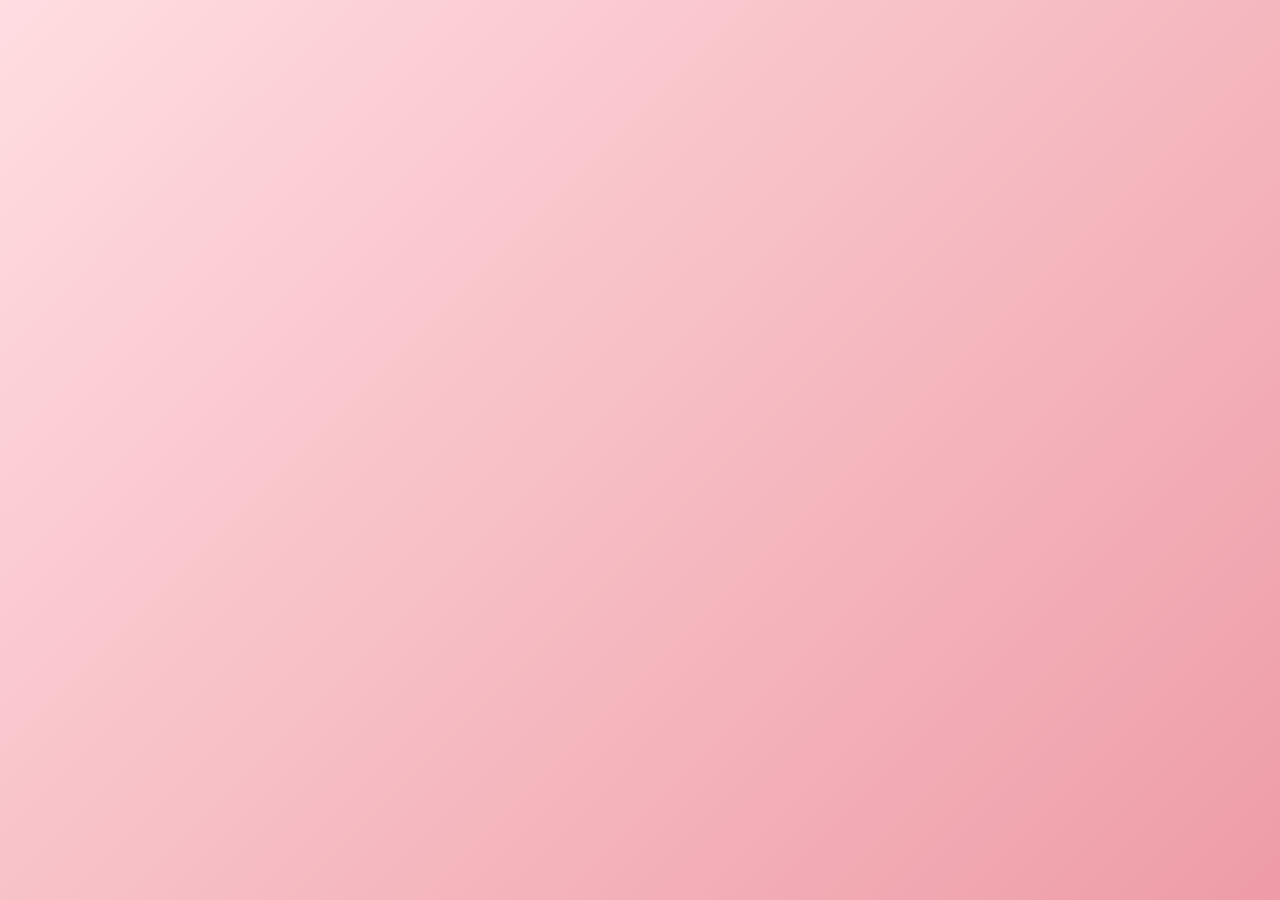
==== commit 8154e77e: "Update index.html" ====
--- a/index.html
+++ b/index.html
@@ -3,7 +3,7 @@
 <head>
 <meta charset="UTF-8">
 <meta name="viewport" content="width=device-width,initial-scale=1.0">
-<title>Our Wedding Countdown ❤️ | 15 Feb 2027</title>
+<title>Rohit ❤️ Nikita Wedding Countdown | 15 Feb 2027</title>
 
 <style>
 *{
@@ -38,6 +38,13 @@
 margin-bottom:10px;
 }
 
+.names{
+font-size:28px;
+font-weight:bold;
+color:#d81b60;
+margin-bottom:10px;
+}
+
 h2{
 font-size:18px;
 color:#444;
@@ -63,62 +70,3 @@
 color:#e91e63;
 }
 
-.box small{
-color:#555;
-font-size:14px;
-}
-
-.footer{
-margin-top:25px;
-font-size:16px;
-color:#666;
-}
-
-@media(max-width:500px){
-.timer{
-grid-template-columns:repeat(2,1fr);
-}
-}
-</style>
-</head>
-
-<body>
-
-<div class="container">
-<h1>💍 Our Wedding Countdown</h1>
-<h2>15 February 2027</h2>
-
-<div class="timer">
-<div class="box"><span id="days">0</span><small>Days</small></div>
-<div class="box"><span id="hours">0</span><small>Hours</small></div>
-<div class="box"><span id="minutes">0</span><small>Minutes</small></div>
-<div class="box"><span id="seconds">0</span><small>Seconds</small></div>
-</div>
-
-<div class="footer">
-❤️ Together Forever ❤️
-</div>
-</div>
-
-<script>
-const weddingDate = new Date("Feb 15, 2027 00:00:00").getTime();
-
-setInterval(function(){
-const now = new Date().getTime();
-const gap = weddingDate - now;
-
-const days = Math.floor(gap / (1000*60*60*24));
-const hours = Math.floor((gap % (1000*60*60*24)) / (1000*60*60));
-const minutes = Math.floor((gap % (1000*60*60)) / (1000*60));
-const seconds = Math.floor((gap % (1000*60)) / 1000);
-
-document.getElementById("days").innerText = days;
-document.getElementById("hours").innerText = hours;
-document.getElementById("minutes").innerText = minutes;
-document.getElementById("seconds").innerText = seconds;
-
-},1000);
-</script>
-
-</body>
-</html>
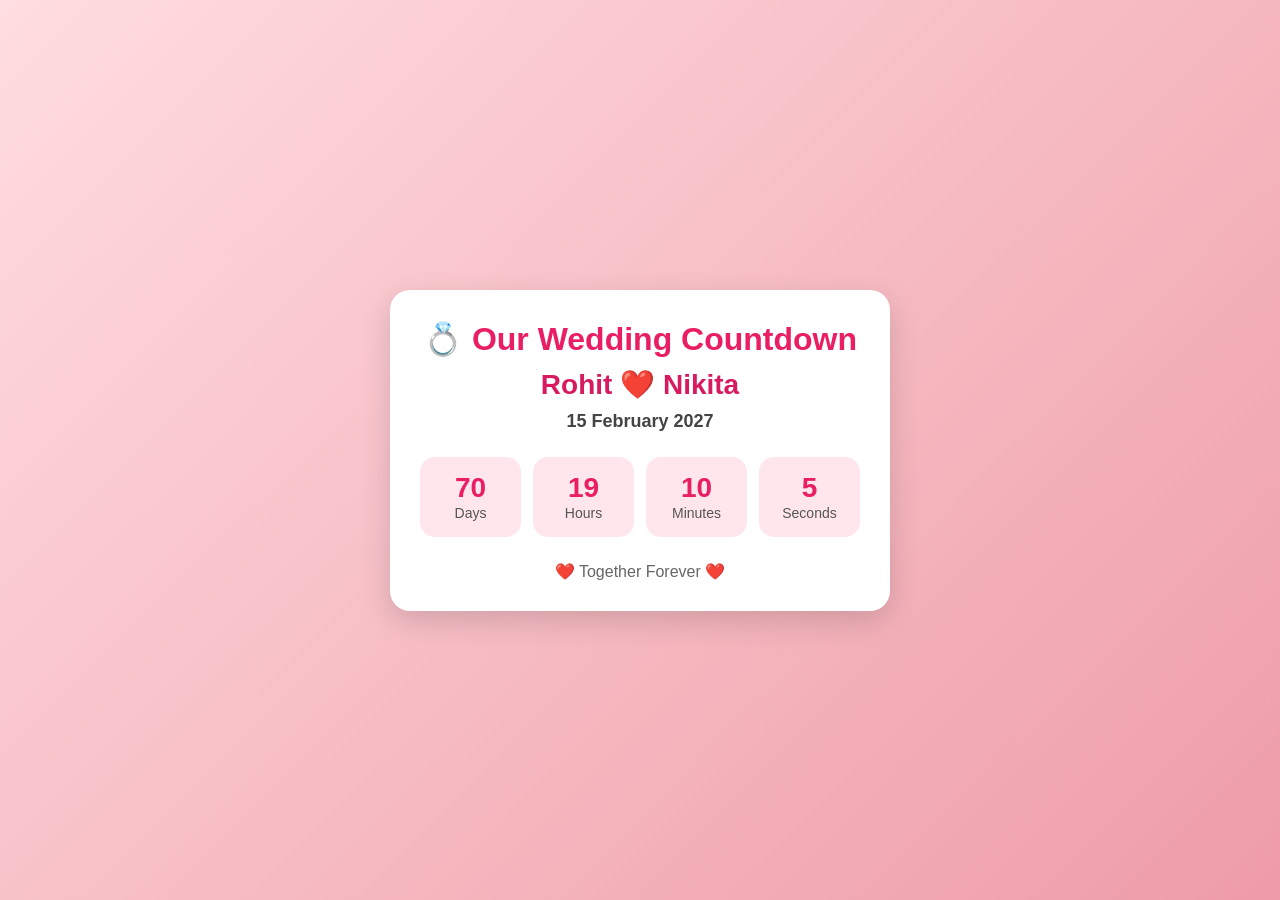
==== commit e608b946: "Update index.html" ====
--- a/index.html
+++ b/index.html
@@ -70,3 +70,67 @@
 color:#e91e63;
 }
 
+.box small{
+color:#555;
+font-size:14px;
+}
+
+.footer{
+margin-top:25px;
+font-size:16px;
+color:#666;
+}
+
+@media(max-width:500px){
+.timer{
+grid-template-columns:repeat(2,1fr);
+}
+}
+</style>
+</head>
+
+<body>
+
+<div class="container">
+<h1>💍 Our Wedding Countdown</h1>
+
+<div class="names">
+Rohit ❤️ Nikita
+</div>
+
+<h2>15 February 2027</h2>
+
+<div class="timer">
+<div class="box"><span id="days">0</span><small>Days</small></div>
+<div class="box"><span id="hours">0</span><small>Hours</small></div>
+<div class="box"><span id="minutes">0</span><small>Minutes</small></div>
+<div class="box"><span id="seconds">0</span><small>Seconds</small></div>
+</div>
+
+<div class="footer">
+❤️ Together Forever ❤️
+</div>
+</div>
+
+<script>
+const weddingDate = new Date("Feb 15, 2027 00:00:00").getTime();
+
+setInterval(function(){
+const now = new Date().getTime();
+const gap = weddingDate - now;
+
+const days = Math.floor(gap / (1000*60*60*24));
+const hours = Math.floor((gap % (1000*60*60*24)) / (1000*60*60));
+const minutes = Math.floor((gap % (1000*60*60)) / (1000*60));
+const seconds = Math.floor((gap % (1000*60)) / 1000);
+
+document.getElementById("days").innerText = days;
+document.getElementById("hours").innerText = hours;
+document.getElementById("minutes").innerText = minutes;
+document.getElementById("seconds").innerText = seconds;
+
+},1000);
+</script>
+
+</body>
+</html>
